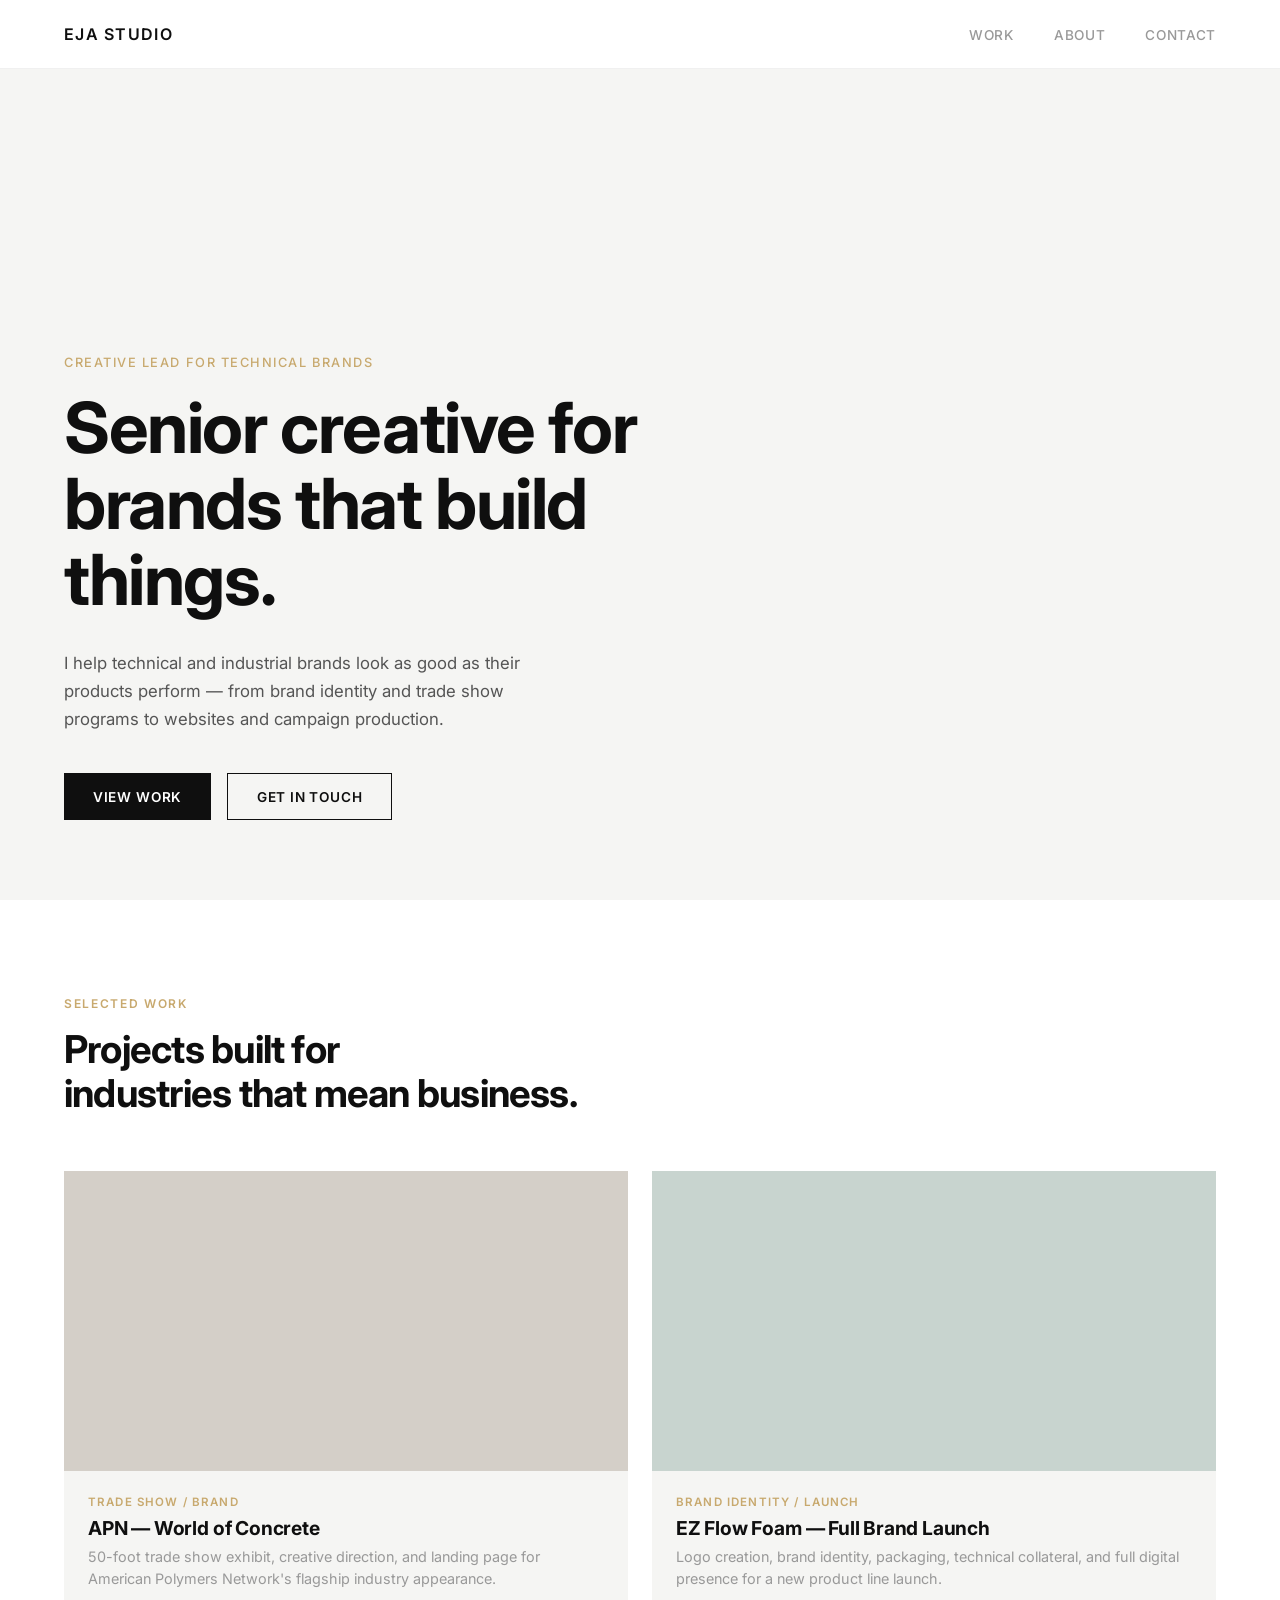
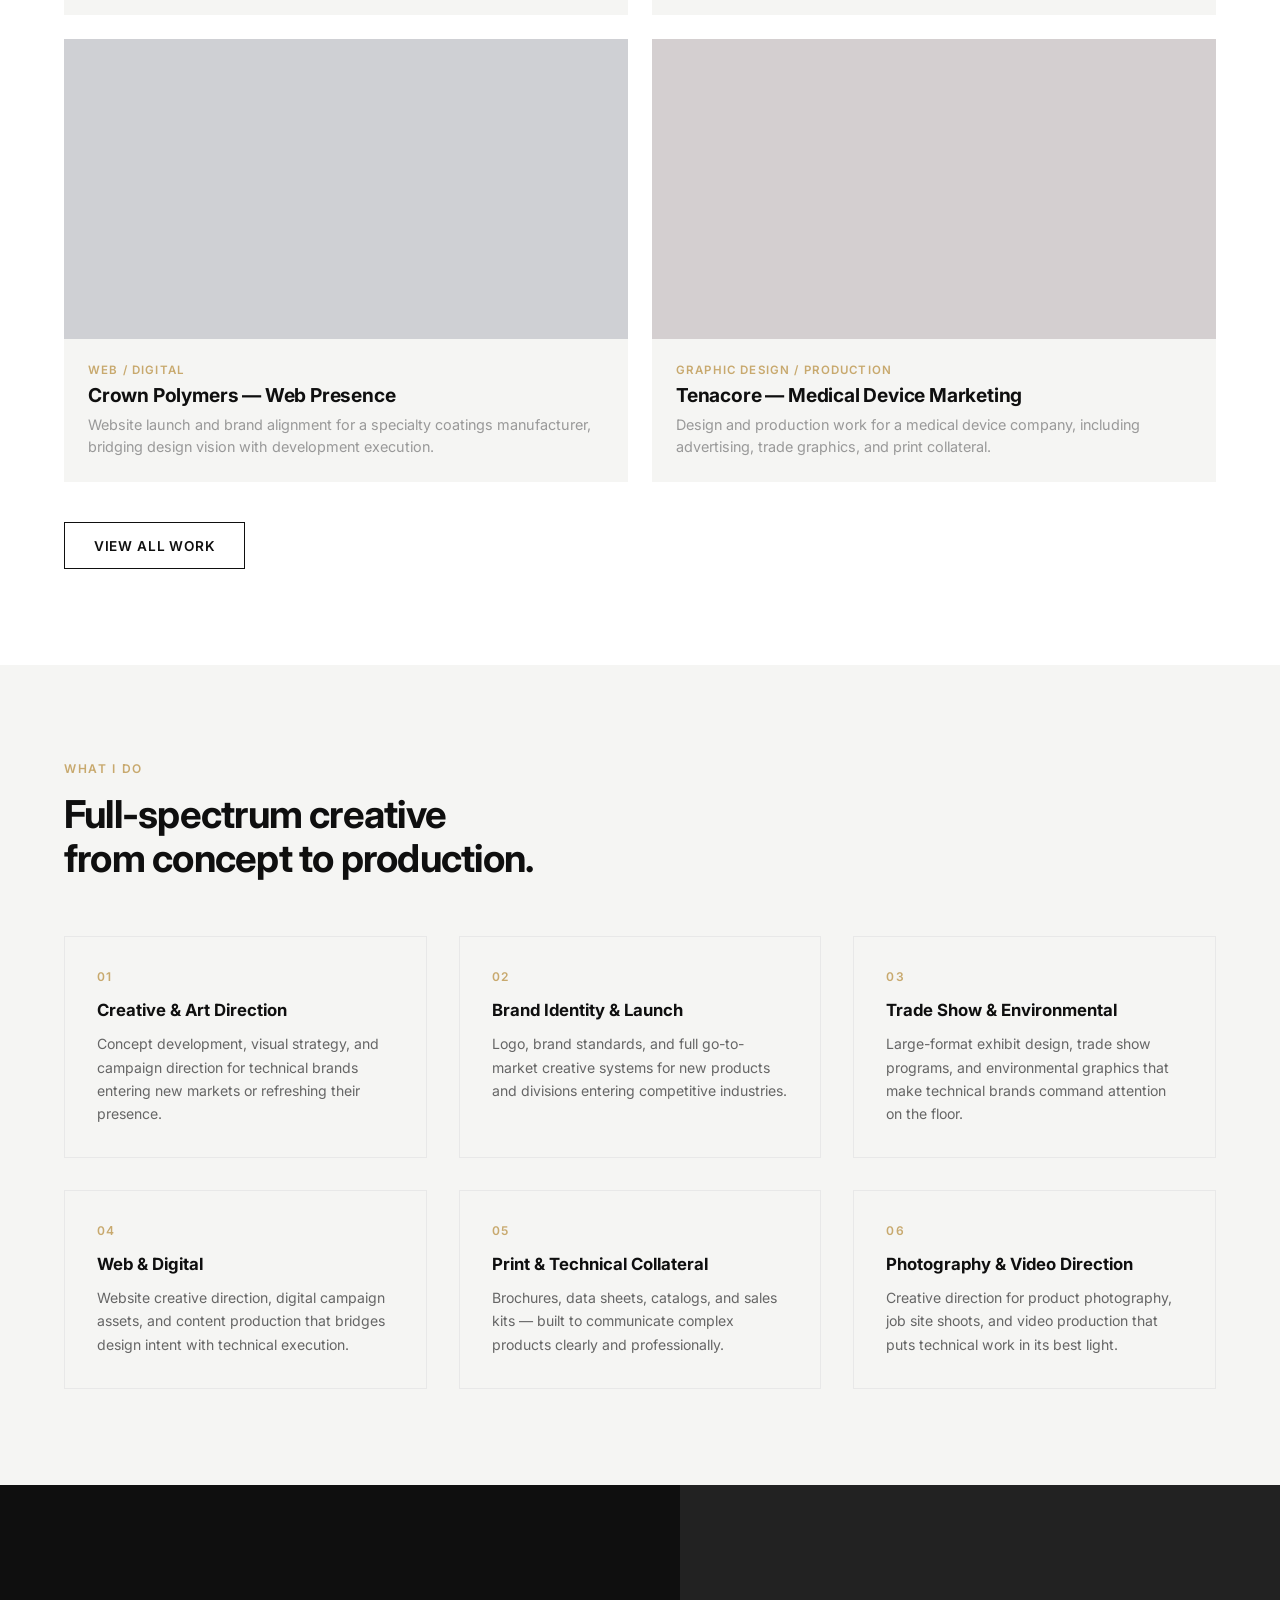
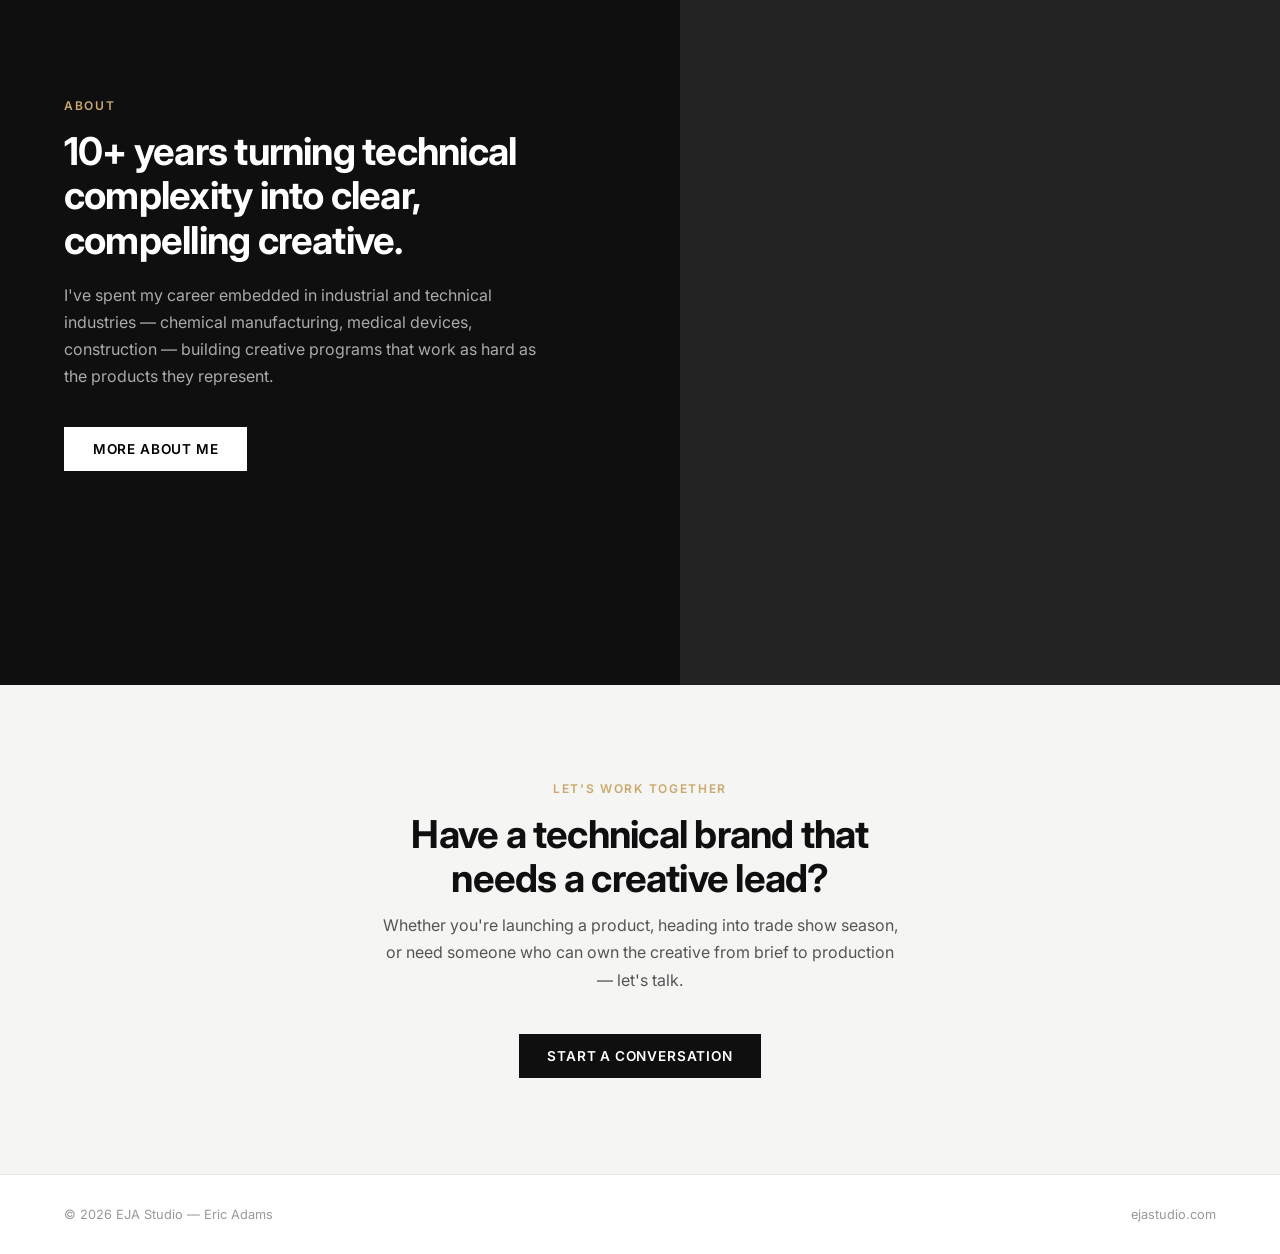
==== index.html @ 2a890406 "Initial commit — EJA Studio portfolio site" ====
<!DOCTYPE html>
<html lang="en">
<head>
  <meta charset="UTF-8">
  <meta name="viewport" content="width=device-width, initial-scale=1.0">
  <title>EJA Studio — Creative Lead for Technical Brands</title>
  <link rel="preconnect" href="https://fonts.googleapis.com">
  <link href="https://fonts.googleapis.com/css2?family=Inter:wght@400;500;600;700&display=swap" rel="stylesheet">
  <link rel="stylesheet" href="css/style.css">
</head>
<body>

  <nav>
    <a href="index.html" class="nav-logo">EJA Studio</a>
    <ul class="nav-links">
      <li><a href="work.html">Work</a></li>
      <li><a href="about.html">About</a></li>
      <li><a href="contact.html">Contact</a></li>
    </ul>
  </nav>

  <!-- HERO -->
  <section class="hero">
    <p class="hero-eyebrow">Creative Lead for Technical Brands</p>
    <h1>Senior creative for brands that build things.</h1>
    <p class="hero-sub">I help technical and industrial brands look as good as their products perform — from brand identity and trade show programs to websites and campaign production.</p>
    <div style="display:flex; gap:1rem; flex-wrap:wrap;">
      <a href="work.html" class="btn">View Work</a>
      <a href="contact.html" class="btn btn-outline">Get in Touch</a>
    </div>
  </section>

  <!-- SELECTED WORK -->
  <section>
    <p class="section-label">Selected Work</p>
    <h2 class="section-title">Projects built for<br>industries that mean business.</h2>
    <div class="work-grid">

      <a href="case-apn.html" class="work-card">
        <div class="work-card-image" style="background:#d4cfc8; height:300px;"></div>
        <div class="work-card-info">
          <p class="work-card-tag">Trade Show / Brand</p>
          <h3 class="work-card-title">APN — World of Concrete</h3>
          <p class="work-card-desc">50-foot trade show exhibit, creative direction, and landing page for American Polymers Network's flagship industry appearance.</p>
        </div>
      </a>

      <a href="case-ezflow.html" class="work-card">
        <div class="work-card-image" style="background:#c8d4cf; height:300px;"></div>
        <div class="work-card-info">
          <p class="work-card-tag">Brand Identity / Launch</p>
          <h3 class="work-card-title">EZ Flow Foam — Full Brand Launch</h3>
          <p class="work-card-desc">Logo creation, brand identity, packaging, technical collateral, and full digital presence for a new product line launch.</p>
        </div>
      </a>

      <a href="case-crown.html" class="work-card">
        <div class="work-card-image" style="background:#cfd0d4; height:300px;"></div>
        <div class="work-card-info">
          <p class="work-card-tag">Web / Digital</p>
          <h3 class="work-card-title">Crown Polymers — Web Presence</h3>
          <p class="work-card-desc">Website launch and brand alignment for a specialty coatings manufacturer, bridging design vision with development execution.</p>
        </div>
      </a>

      <a href="case-tenacore.html" class="work-card">
        <div class="work-card-image" style="background:#d4cfd0; height:300px;"></div>
        <div class="work-card-info">
          <p class="work-card-tag">Graphic Design / Production</p>
          <h3 class="work-card-title">Tenacore — Medical Device Marketing</h3>
          <p class="work-card-desc">Design and production work for a medical device company, including advertising, trade graphics, and print collateral.</p>
        </div>
      </a>

    </div>
    <div style="margin-top:2.5rem;">
      <a href="work.html" class="btn btn-outline">View All Work</a>
    </div>
  </section>

  <!-- SERVICES -->
  <section style="background:#f5f5f3;">
    <p class="section-label">What I Do</p>
    <h2 class="section-title">Full-spectrum creative<br>from concept to production.</h2>
    <div class="services-grid">
      <div class="service-item">
        <p class="service-number">01</p>
        <h3 class="service-title">Creative & Art Direction</h3>
        <p class="service-desc">Concept development, visual strategy, and campaign direction for technical brands entering new markets or refreshing their presence.</p>
      </div>
      <div class="service-item">
        <p class="service-number">02</p>
        <h3 class="service-title">Brand Identity & Launch</h3>
        <p class="service-desc">Logo, brand standards, and full go-to-market creative systems for new products and divisions entering competitive industries.</p>
      </div>
      <div class="service-item">
        <p class="service-number">03</p>
        <h3 class="service-title">Trade Show & Environmental</h3>
        <p class="service-desc">Large-format exhibit design, trade show programs, and environmental graphics that make technical brands command attention on the floor.</p>
      </div>
      <div class="service-item">
        <p class="service-number">04</p>
        <h3 class="service-title">Web & Digital</h3>
        <p class="service-desc">Website creative direction, digital campaign assets, and content production that bridges design intent with technical execution.</p>
      </div>
      <div class="service-item">
        <p class="service-number">05</p>
        <h3 class="service-title">Print & Technical Collateral</h3>
        <p class="service-desc">Brochures, data sheets, catalogs, and sales kits — built to communicate complex products clearly and professionally.</p>
      </div>
      <div class="service-item">
        <p class="service-number">06</p>
        <h3 class="service-title">Photography & Video Direction</h3>
        <p class="service-desc">Creative direction for product photography, job site shoots, and video production that puts technical work in its best light.</p>
      </div>
    </div>
  </section>

  <!-- ABOUT STRIP -->
  <section class="about-strip" style="padding:0;">
    <div style="padding: 5rem 4rem;">
      <p class="section-label">About</p>
      <h2 class="section-title" style="color:white;">10+ years turning technical complexity into clear, compelling creative.</h2>
      <p class="section-body">I've spent my career embedded in industrial and technical industries — chemical manufacturing, medical devices, construction — building creative programs that work as hard as the products they represent.</p>
      <br>
      <a href="about.html" class="btn" style="background:white; color:black; margin-top:1rem;">More About Me</a>
    </div>
    <div class="about-image"></div>
  </section>

  <!-- CONTACT CTA -->
  <section class="contact-section">
    <p class="section-label">Let's Work Together</p>
    <h2 class="section-title">Have a technical brand that needs a creative lead?</h2>
    <p class="section-body">Whether you're launching a product, heading into trade show season, or need someone who can own the creative from brief to production — let's talk.</p>
    <div class="contact-links">
      <a href="contact.html" class="btn">Start a Conversation</a>
    </div>
  </section>

  <footer>
    <span>© 2026 EJA Studio — Eric Adams</span>
    <span>ejastudio.com</span>
  </footer>

</body>
</html>
---- css/style.css ----
*, *::before, *::after { box-sizing: border-box; margin: 0; padding: 0; }

:root {
  --black: #0f0f0f;
  --white: #ffffff;
  --gray: #f5f5f3;
  --mid-gray: #999;
  --accent: #c8a96e;
  --font: 'Inter', -apple-system, BlinkMacSystemFont, sans-serif;
}

html { font-size: 16px; scroll-behavior: smooth; }

body {
  font-family: var(--font);
  color: var(--black);
  background: var(--white);
  -webkit-font-smoothing: antialiased;
}

a { color: inherit; text-decoration: none; }
img { display: block; width: 100%; }

/* NAV */
nav {
  position: fixed;
  top: 0; left: 0; right: 0;
  z-index: 100;
  display: flex;
  justify-content: space-between;
  align-items: center;
  padding: 1.5rem 4rem;
  background: rgba(255,255,255,0.95);
  backdrop-filter: blur(8px);
  border-bottom: 1px solid rgba(0,0,0,0.06);
}

.nav-logo {
  font-size: 1rem;
  font-weight: 600;
  letter-spacing: 0.08em;
  text-transform: uppercase;
}

.nav-links {
  display: flex;
  gap: 2.5rem;
  list-style: none;
}

.nav-links a {
  font-size: 0.85rem;
  font-weight: 500;
  letter-spacing: 0.05em;
  text-transform: uppercase;
  color: var(--mid-gray);
  transition: color 0.2s;
}

.nav-links a:hover, .nav-links a.active { color: var(--black); }

/* HERO */
.hero {
  min-height: 100vh;
  display: flex;
  flex-direction: column;
  justify-content: flex-end;
  padding: 0 4rem 5rem;
  background: var(--gray);
}

.hero-eyebrow {
  font-size: 0.8rem;
  font-weight: 500;
  letter-spacing: 0.12em;
  text-transform: uppercase;
  color: var(--accent);
  margin-bottom: 1.25rem;
}

.hero h1 {
  font-size: clamp(2.8rem, 5.5vw, 5rem);
  font-weight: 700;
  line-height: 1.08;
  letter-spacing: -0.02em;
  max-width: 14ch;
  margin-bottom: 2rem;
}

.hero-sub {
  font-size: 1.05rem;
  color: #555;
  max-width: 42ch;
  line-height: 1.65;
  margin-bottom: 2.5rem;
}

.btn {
  display: inline-flex;
  align-items: center;
  gap: 0.6rem;
  font-size: 0.85rem;
  font-weight: 600;
  letter-spacing: 0.06em;
  text-transform: uppercase;
  padding: 0.9rem 1.8rem;
  background: var(--black);
  color: var(--white);
  transition: background 0.2s;
}

.btn:hover { background: #333; }

.btn-outline {
  background: transparent;
  color: var(--black);
  border: 1.5px solid var(--black);
}
.btn-outline:hover { background: var(--black); color: var(--white); }

/* SECTIONS */
section { padding: 6rem 4rem; }

.section-label {
  font-size: 0.75rem;
  font-weight: 600;
  letter-spacing: 0.14em;
  text-transform: uppercase;
  color: var(--accent);
  margin-bottom: 1rem;
}

.section-title {
  font-size: clamp(1.8rem, 3vw, 2.6rem);
  font-weight: 700;
  letter-spacing: -0.02em;
  line-height: 1.15;
  margin-bottom: 1.25rem;
}

.section-body {
  font-size: 1rem;
  color: #555;
  line-height: 1.7;
  max-width: 52ch;
}

/* WORK GRID */
.work-grid {
  display: grid;
  grid-template-columns: repeat(2, 1fr);
  gap: 1.5rem;
  margin-top: 3.5rem;
}

.work-card {
  display: block;
  position: relative;
  overflow: hidden;
  background: var(--gray);
  cursor: pointer;
}

.work-card-image {
  width: 100%;
  aspect-ratio: 4/3;
  object-fit: cover;
  display: block;
  transition: transform 0.5s ease;
  background: #e0e0e0;
}

.work-card:hover .work-card-image { transform: scale(1.03); }

.work-card-info {
  padding: 1.5rem;
}

.work-card-tag {
  font-size: 0.72rem;
  font-weight: 600;
  letter-spacing: 0.1em;
  text-transform: uppercase;
  color: var(--accent);
  margin-bottom: 0.4rem;
}

.work-card-title {
  font-size: 1.2rem;
  font-weight: 700;
  letter-spacing: -0.01em;
  margin-bottom: 0.4rem;
}

.work-card-desc {
  font-size: 0.9rem;
  color: var(--mid-gray);
  line-height: 1.55;
}

/* SERVICES */
.services-grid {
  display: grid;
  grid-template-columns: repeat(3, 1fr);
  gap: 2rem;
  margin-top: 3.5rem;
}

.service-item {
  padding: 2rem;
  border: 1px solid #e8e8e8;
}

.service-number {
  font-size: 0.75rem;
  font-weight: 600;
  letter-spacing: 0.1em;
  color: var(--accent);
  margin-bottom: 1rem;
}

.service-title {
  font-size: 1.05rem;
  font-weight: 700;
  margin-bottom: 0.75rem;
}

.service-desc {
  font-size: 0.88rem;
  color: #666;
  line-height: 1.65;
}

/* ABOUT STRIP */
.about-strip {
  display: grid;
  grid-template-columns: 1fr 1fr;
  gap: 5rem;
  align-items: center;
  background: var(--black);
  color: var(--white);
}

.about-strip .section-label { color: var(--accent); }
.about-strip .section-body { color: #aaa; }

.about-image {
  width: 100%;
  aspect-ratio: 3/4;
  object-fit: cover;
  background: #222;
  display: block;
}

/* CONTACT */
.contact-section {
  background: var(--gray);
  text-align: center;
}

.contact-section .section-title { max-width: 20ch; margin: 0 auto 0.75rem; }
.contact-section .section-body { margin: 0 auto 2.5rem; text-align: center; }

.contact-links {
  display: flex;
  justify-content: center;
  gap: 1rem;
  flex-wrap: wrap;
}

/* FOOTER */
footer {
  padding: 2rem 4rem;
  display: flex;
  justify-content: space-between;
  align-items: center;
  border-top: 1px solid #e8e8e8;
  font-size: 0.8rem;
  color: var(--mid-gray);
}

/* CASE STUDY PAGE */
.case-hero {
  padding: 10rem 4rem 5rem;
  background: var(--gray);
}

.case-hero-meta {
  display: flex;
  gap: 3rem;
  margin-top: 3rem;
  padding-top: 2rem;
  border-top: 1px solid #ddd;
}

.case-meta-item {}
.case-meta-label {
  font-size: 0.72rem;
  font-weight: 600;
  letter-spacing: 0.1em;
  text-transform: uppercase;
  color: var(--mid-gray);
  margin-bottom: 0.3rem;
}
.case-meta-value {
  font-size: 0.95rem;
  font-weight: 600;
}

.case-body { max-width: 800px; margin: 0 auto; padding: 5rem 4rem; }
.case-body h2 { font-size: 1.4rem; font-weight: 700; margin: 3rem 0 1rem; }
.case-body p { font-size: 1rem; color: #555; line-height: 1.75; margin-bottom: 1.25rem; }

.case-image-full {
  width: 100%;
  aspect-ratio: 16/9;
  object-fit: cover;
  background: #e0e0e0;
  display: block;
  margin: 3rem 0;
}

.case-image-grid {
  display: grid;
  grid-template-columns: 1fr 1fr;
  gap: 1rem;
  margin: 3rem 0;
}

.case-image-grid img, .case-image-grid .img-placeholder {
  width: 100%;
  aspect-ratio: 4/3;
  object-fit: cover;
  background: #e0e0e0;
  display: block;
}

.case-nav {
  display: flex;
  justify-content: space-between;
  padding: 3rem 4rem;
  border-top: 1px solid #e8e8e8;
  font-size: 0.85rem;
  font-weight: 600;
  letter-spacing: 0.05em;
  text-transform: uppercase;
}

.case-nav a { display: flex; align-items: center; gap: 0.5rem; }
.case-nav a:hover { color: var(--accent); }

/* ABOUT PAGE */
.about-page { max-width: 900px; margin: 0 auto; padding: 8rem 4rem 5rem; }
.about-page h1 { font-size: clamp(2rem, 4vw, 3.2rem); font-weight: 700; letter-spacing: -0.02em; margin-bottom: 2rem; }
.about-page p { font-size: 1rem; color: #555; line-height: 1.8; margin-bottom: 1.5rem; }

.skills-grid {
  display: grid;
  grid-template-columns: repeat(3, 1fr);
  gap: 0.5rem;
  margin-top: 3rem;
}

.skill-tag {
  font-size: 0.82rem;
  font-weight: 500;
  padding: 0.6rem 1rem;
  background: var(--gray);
  letter-spacing: 0.02em;
}

/* RESPONSIVE */
@media (max-width: 900px) {
  nav { padding: 1.25rem 2rem; }
  .hero, section { padding-left: 2rem; padding-right: 2rem; }
  .work-grid { grid-template-columns: 1fr; }
  .services-grid { grid-template-columns: 1fr; }
  .about-strip { grid-template-columns: 1fr; gap: 0; }
  .skills-grid { grid-template-columns: repeat(2, 1fr); }
  .case-body { padding: 3rem 2rem; }
  footer { padding: 1.5rem 2rem; flex-direction: column; gap: 0.5rem; text-align: center; }
}
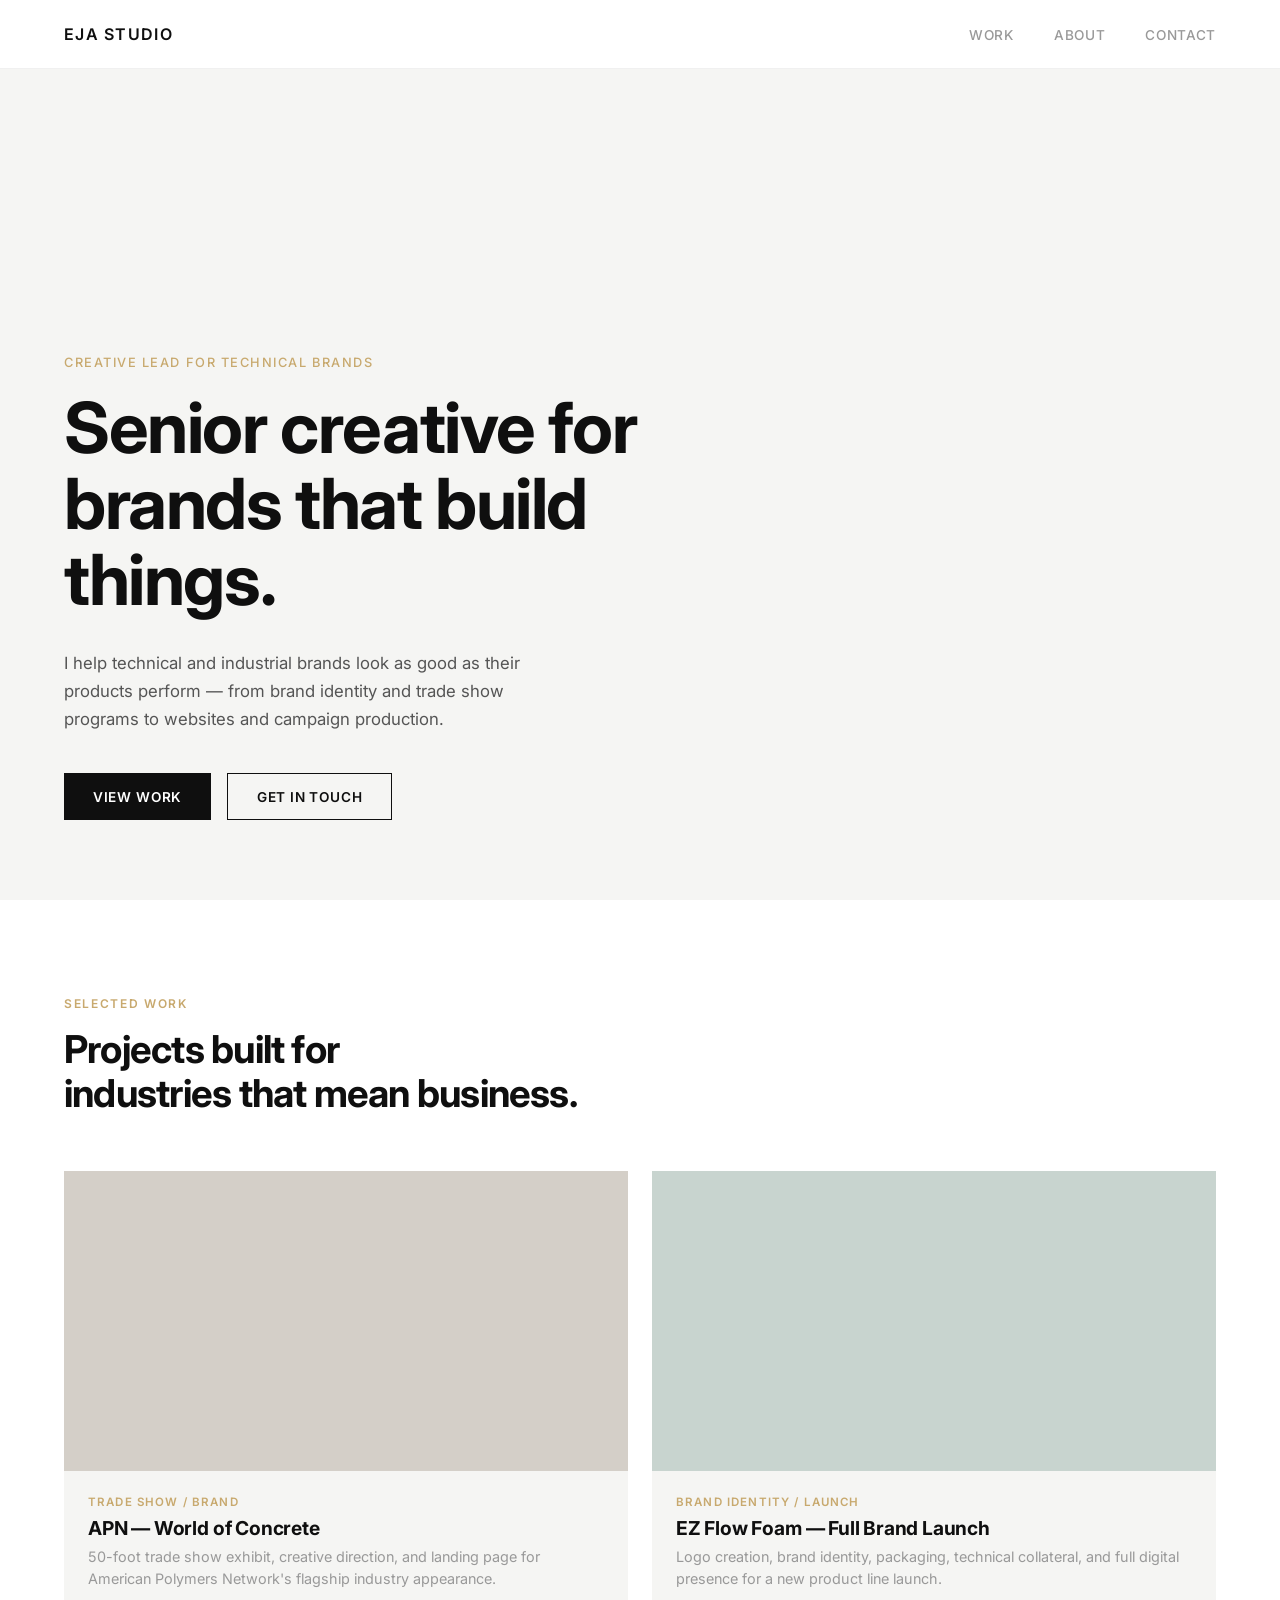
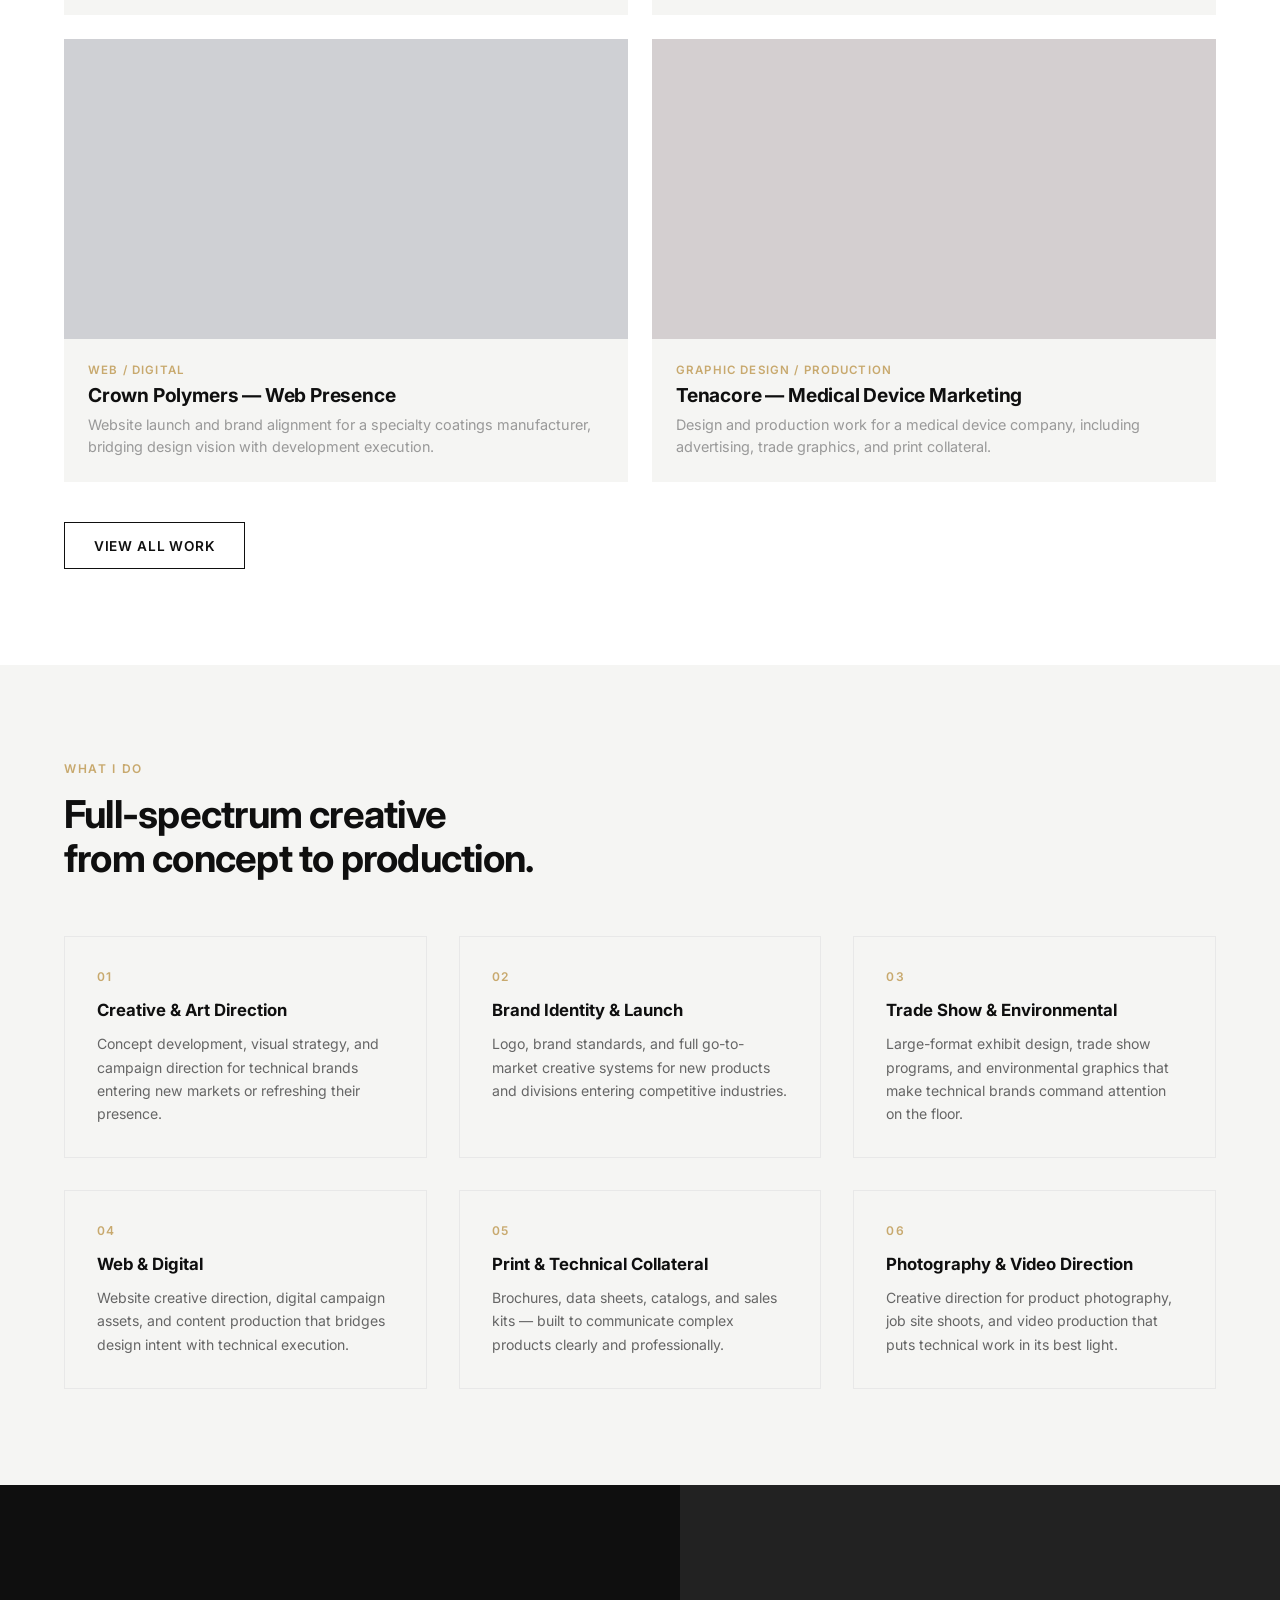
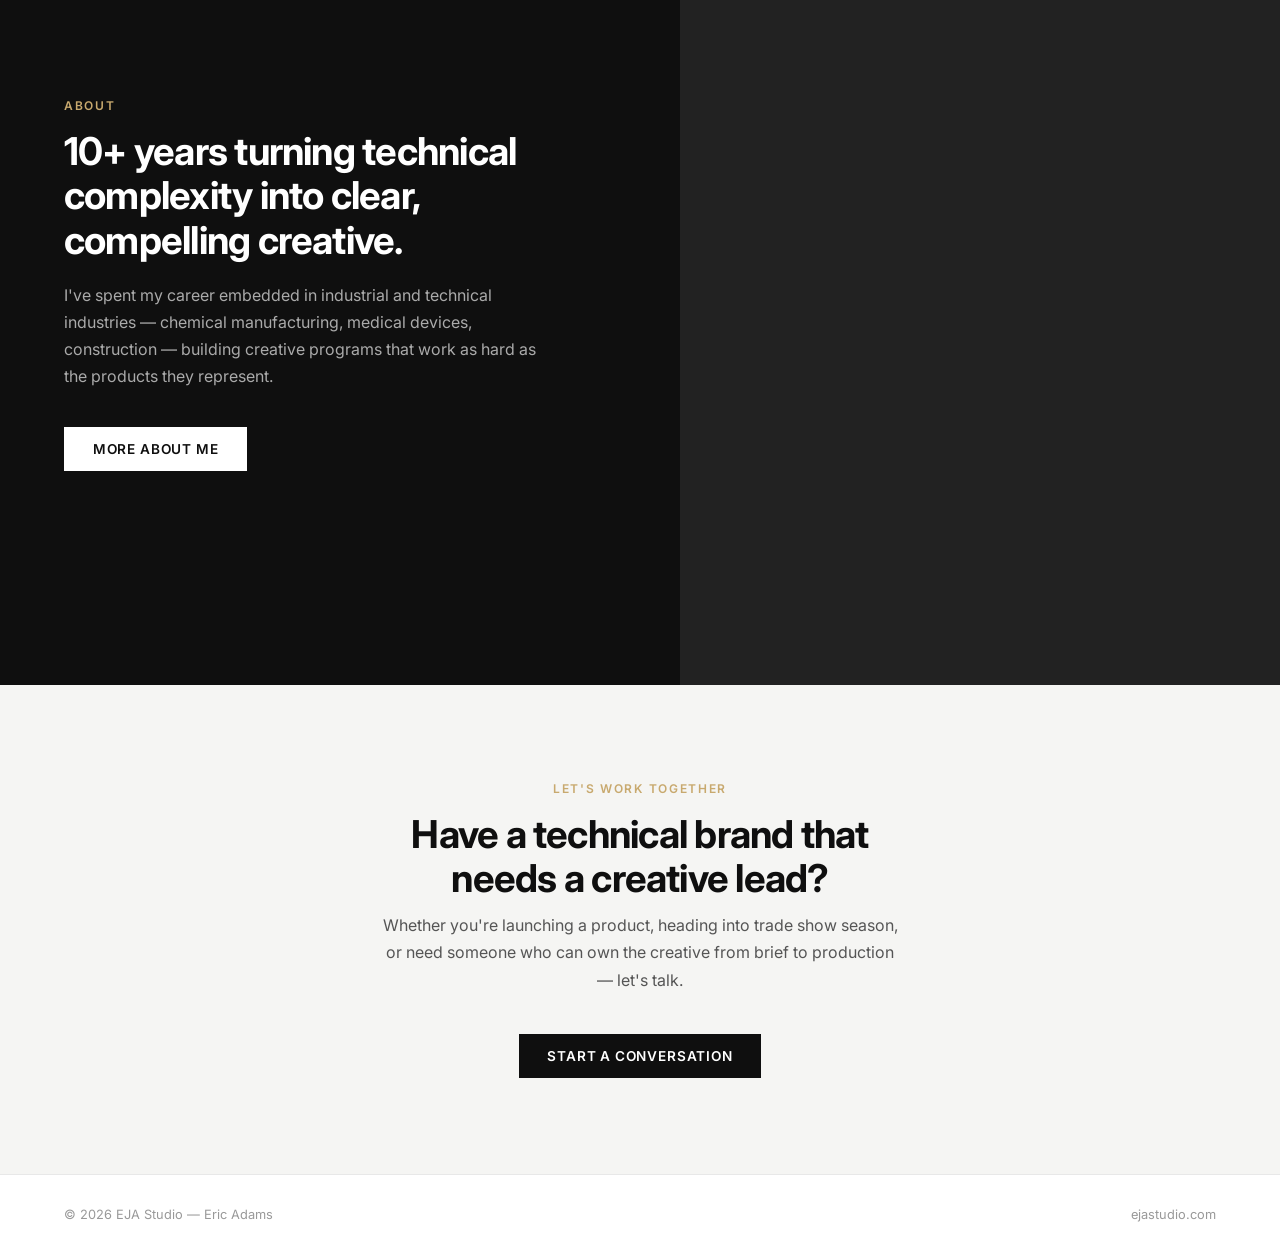
==== commit 7c97e384: "Optimize code and add mobile responsiveness - Move all inline styles to CSS classes - Move contact p" ====
--- a/index.html
+++ b/index.html
@@ -5,6 +5,7 @@
   <meta name="viewport" content="width=device-width, initial-scale=1.0">
   <title>EJA Studio — Creative Lead for Technical Brands</title>
   <link rel="preconnect" href="https://fonts.googleapis.com">
+  <link rel="preconnect" href="https://fonts.gstatic.com" crossorigin>
   <link href="https://fonts.googleapis.com/css2?family=Inter:wght@400;500;600;700&display=swap" rel="stylesheet">
   <link rel="stylesheet" href="css/style.css">
 </head>
@@ -12,6 +13,9 @@
 
   <nav>
     <a href="index.html" class="nav-logo">EJA Studio</a>
+    <button class="nav-toggle" aria-label="Toggle navigation" aria-expanded="false">
+      <span></span><span></span><span></span>
+    </button>
     <ul class="nav-links">
       <li><a href="work.html">Work</a></li>
       <li><a href="about.html">About</a></li>
@@ -24,7 +28,7 @@
     <p class="hero-eyebrow">Creative Lead for Technical Brands</p>
     <h1>Senior creative for brands that build things.</h1>
     <p class="hero-sub">I help technical and industrial brands look as good as their products perform — from brand identity and trade show programs to websites and campaign production.</p>
-    <div style="display:flex; gap:1rem; flex-wrap:wrap;">
+    <div class="hero-buttons">
       <a href="work.html" class="btn">View Work</a>
       <a href="contact.html" class="btn btn-outline">Get in Touch</a>
     </div>
@@ -73,13 +77,13 @@
       </a>
 
     </div>
-    <div style="margin-top:2.5rem;">
+    <div class="view-all">
       <a href="work.html" class="btn btn-outline">View All Work</a>
     </div>
   </section>
 
   <!-- SERVICES -->
-  <section style="background:#f5f5f3;">
+  <section class="bg-gray">
     <p class="section-label">What I Do</p>
     <h2 class="section-title">Full-spectrum creative<br>from concept to production.</h2>
     <div class="services-grid">
@@ -117,13 +121,13 @@
   </section>
 
   <!-- ABOUT STRIP -->
-  <section class="about-strip" style="padding:0;">
-    <div style="padding: 5rem 4rem;">
+  <section class="about-strip">
+    <div class="about-strip-content">
       <p class="section-label">About</p>
-      <h2 class="section-title" style="color:white;">10+ years turning technical complexity into clear, compelling creative.</h2>
+      <h2 class="section-title">10+ years turning technical complexity into clear, compelling creative.</h2>
       <p class="section-body">I've spent my career embedded in industrial and technical industries — chemical manufacturing, medical devices, construction — building creative programs that work as hard as the products they represent.</p>
       <br>
-      <a href="about.html" class="btn" style="background:white; color:black; margin-top:1rem;">More About Me</a>
+      <a href="about.html" class="btn">More About Me</a>
     </div>
     <div class="about-image"></div>
   </section>
@@ -143,5 +147,14 @@
     <span>ejastudio.com</span>
   </footer>
 
+  <script>
+    var toggle = document.querySelector('.nav-toggle');
+    var links = document.querySelector('.nav-links');
+    toggle.addEventListener('click', function() {
+      var open = links.classList.toggle('is-open');
+      toggle.classList.toggle('is-open', open);
+      toggle.setAttribute('aria-expanded', open);
+    });
+  </script>
 </body>
 </html>
--- a/css/style.css
+++ b/css/style.css
@@ -21,6 +21,11 @@
 a { color: inherit; text-decoration: none; }
 img { display: block; width: 100%; }
 
+/* UTILITIES */
+.bg-gray { background: var(--gray); }
+.hero-buttons { display: flex; gap: 1rem; flex-wrap: wrap; }
+.view-all { margin-top: 2.5rem; }
+
 /* NAV */
 nav {
   position: fixed;
@@ -120,6 +125,7 @@
 
 /* SECTIONS */
 section { padding: 6rem 4rem; }
+.section--top { padding-top: 9rem; }
 
 .section-label {
   font-size: 0.75rem;
@@ -239,10 +245,15 @@
   align-items: center;
   background: var(--black);
   color: var(--white);
-}
-
+  padding: 0;
+}
+
+.about-strip-content { padding: 5rem 4rem; }
 .about-strip .section-label { color: var(--accent); }
+.about-strip .section-title { color: var(--white); }
 .about-strip .section-body { color: #aaa; }
+.about-strip .btn { background: var(--white); color: var(--black); margin-top: 1rem; }
+.about-strip .btn:hover { background: var(--gray); }
 
 .about-image {
   width: 100%;
@@ -279,6 +290,41 @@
   color: var(--mid-gray);
 }
 
+/* CONTACT PAGE */
+.contact-page { max-width: 640px; margin: 0 auto; padding: 9rem 4rem 5rem; }
+.contact-page h1 { font-size: clamp(1.8rem, 3.5vw, 2.8rem); }
+.contact-info {
+  margin-top: 3.5rem;
+  padding-top: 2.5rem;
+  border-top: 1px solid #e8e8e8;
+  display: flex;
+  gap: 2.5rem;
+  font-size: 0.88rem;
+}
+.contact-info-label { font-weight: 600; margin-bottom: 0.25rem; }
+.contact-info-value { color: #888; }
+.contact-form { margin-top: 3rem; display: flex; flex-direction: column; gap: 1.25rem; }
+.form-group { display: flex; flex-direction: column; gap: 0.4rem; }
+.contact-page label { font-size: 0.78rem; font-weight: 600; letter-spacing: 0.08em; text-transform: uppercase; color: #888; }
+.contact-page input,
+.contact-page textarea,
+.contact-page select {
+  padding: 0.85rem 1rem;
+  border: 1.5px solid #e0e0e0;
+  font-family: var(--font);
+  font-size: 0.95rem;
+  color: var(--black);
+  background: white;
+  outline: none;
+  transition: border-color 0.2s;
+  -webkit-appearance: none;
+}
+.contact-page input:focus,
+.contact-page textarea:focus,
+.contact-page select:focus { border-color: var(--black); }
+.contact-page textarea { resize: vertical; min-height: 130px; }
+.form-submit { margin-top: 0.5rem; }
+
 /* CASE STUDY PAGE */
 .case-hero {
   padding: 10rem 4rem 5rem;
@@ -293,7 +339,6 @@
   border-top: 1px solid #ddd;
 }
 
-.case-meta-item {}
 .case-meta-label {
   font-size: 0.72rem;
   font-weight: 600;
@@ -333,6 +378,142 @@
   object-fit: cover;
   background: #e0e0e0;
   display: block;
+}
+
+/* CASE OVERVIEW — two column text */
+.case-overview {
+  display: grid;
+  grid-template-columns: 1fr 1fr;
+  gap: 5rem;
+  padding: 5rem 4rem;
+  border-bottom: 1px solid #e8e8e8;
+}
+
+.case-overview-col p {
+  font-size: 1rem;
+  color: #555;
+  line-height: 1.75;
+  margin-bottom: 1.25rem;
+}
+
+/* CASE PROCESS — mockup section */
+.case-process {
+  padding: 5rem 4rem;
+  background: var(--gray);
+}
+
+.case-process-label {
+  max-width: 600px;
+  margin-bottom: 2.5rem;
+}
+
+.case-process-label h3 {
+  font-size: 1.3rem;
+  font-weight: 700;
+  margin-bottom: 0.5rem;
+}
+
+.case-process-label p {
+  font-size: 0.9rem;
+  color: #666;
+  line-height: 1.6;
+}
+
+.case-process img {
+  width: 100%;
+  display: block;
+}
+
+/* CASE SCHEMATIC */
+.case-schematic {
+  background: #111;
+  padding: 4rem;
+  margin: 0;
+}
+
+.case-schematic-label {
+  max-width: 800px;
+  margin: 0 auto 2.5rem;
+}
+
+.case-schematic-label h3 {
+  font-size: 1.3rem;
+  font-weight: 700;
+  color: var(--white);
+  margin-bottom: 0.5rem;
+}
+
+.case-schematic-label p {
+  font-size: 0.9rem;
+  color: #888;
+  line-height: 1.6;
+}
+
+.case-schematic-label .section-label {
+  color: var(--accent);
+}
+
+.case-schematic-pages {
+  display: flex;
+  flex-direction: column;
+  gap: 0.5rem;
+  max-width: 1200px;
+  margin: 0 auto;
+  border: 1px solid #333;
+}
+
+.case-schematic-pages img {
+  width: 100%;
+  display: block;
+}
+
+/* RESULT INTRO */
+.case-result-intro {
+  padding: 5rem 4rem 3rem;
+  max-width: 900px;
+}
+
+.case-result-intro h2 {
+  font-size: clamp(1.4rem, 2.5vw, 2rem);
+  font-weight: 700;
+  letter-spacing: -0.02em;
+  line-height: 1.3;
+  margin: 0.75rem 0 2.5rem;
+  max-width: 32ch;
+}
+
+/* FULL BLEED PAYOFF PHOTOS */
+.case-photo-full {
+  width: 100%;
+  display: block;
+  aspect-ratio: 16/9;
+  object-fit: cover;
+  margin-bottom: 4px;
+}
+
+.case-stat-row {
+  display: flex;
+  gap: 3rem;
+  padding: 3rem 0;
+  border-top: 1px solid #e8e8e8;
+  border-bottom: 1px solid #e8e8e8;
+  margin: 3rem 0;
+}
+
+.case-stat-number {
+  font-size: 2rem;
+  font-weight: 700;
+  letter-spacing: -0.02em;
+  color: var(--black);
+  margin-bottom: 0.3rem;
+}
+
+.case-stat-label {
+  font-size: 0.8rem;
+  font-weight: 500;
+  letter-spacing: 0.08em;
+  text-transform: uppercase;
+  color: var(--mid-gray);
 }
 
 .case-nav {
@@ -369,14 +550,79 @@
   letter-spacing: 0.02em;
 }
 
-/* RESPONSIVE */
+.case-hero-title { font-size: clamp(2rem, 4vw, 3.5rem); max-width: 18ch; }
+
+/* HAMBURGER */
+.nav-toggle {
+  display: none;
+  flex-direction: column;
+  gap: 5px;
+  background: none;
+  border: none;
+  cursor: pointer;
+  padding: 4px;
+}
+
+.nav-toggle span {
+  display: block;
+  width: 22px;
+  height: 2px;
+  background: var(--black);
+  transition: transform 0.25s, opacity 0.25s;
+}
+
+.nav-toggle.is-open span:nth-child(1) { transform: translateY(7px) rotate(45deg); }
+.nav-toggle.is-open span:nth-child(2) { opacity: 0; }
+.nav-toggle.is-open span:nth-child(3) { transform: translateY(-7px) rotate(-45deg); }
+
+/* RESPONSIVE — tablet */
 @media (max-width: 900px) {
   nav { padding: 1.25rem 2rem; }
   .hero, section { padding-left: 2rem; padding-right: 2rem; }
   .work-grid { grid-template-columns: 1fr; }
   .services-grid { grid-template-columns: 1fr; }
   .about-strip { grid-template-columns: 1fr; gap: 0; }
+  .about-strip-content { padding: 3rem 2rem; }
   .skills-grid { grid-template-columns: repeat(2, 1fr); }
   .case-body { padding: 3rem 2rem; }
   footer { padding: 1.5rem 2rem; flex-direction: column; gap: 0.5rem; text-align: center; }
-}
+
+  .nav-toggle { display: flex; }
+  .nav-links {
+    display: none;
+    position: absolute;
+    top: 100%;
+    left: 0; right: 0;
+    background: rgba(255,255,255,0.98);
+    backdrop-filter: blur(8px);
+    flex-direction: column;
+    padding: 1.5rem 2rem 2rem;
+    gap: 1.25rem;
+    border-bottom: 1px solid rgba(0,0,0,0.08);
+  }
+  .nav-links.is-open { display: flex; }
+  .nav-links a { font-size: 1rem; }
+}
+
+/* RESPONSIVE — phone */
+@media (max-width: 600px) {
+  nav { padding: 1rem 1.25rem; }
+  .hero { padding: 0 1.25rem 3.5rem; }
+  section { padding: 3.5rem 1.25rem; }
+  .about-strip-content { padding: 2.5rem 1.25rem; }
+  .skills-grid { grid-template-columns: 1fr 1fr; }
+
+  .case-hero { padding: 8rem 1.25rem 3rem; }
+  .case-hero-meta { flex-wrap: wrap; gap: 1.25rem 2rem; }
+  .case-overview { grid-template-columns: 1fr; gap: 2rem; padding: 3rem 1.25rem; }
+  .case-process { padding: 3rem 1.25rem; }
+  .case-schematic { padding: 2.5rem 1.25rem; }
+  .case-result-intro { padding: 3rem 1.25rem 2rem; }
+  .case-stat-row { flex-wrap: wrap; gap: 1.5rem; }
+  .case-image-grid { grid-template-columns: 1fr; }
+  .case-nav { padding: 2rem 1.25rem; flex-direction: column; gap: 1rem; }
+
+  .about-page { padding: 7rem 1.25rem 3rem; }
+  .contact-page { padding: 7rem 1.25rem 3rem; }
+  footer { padding: 1.5rem 1.25rem; }
+}
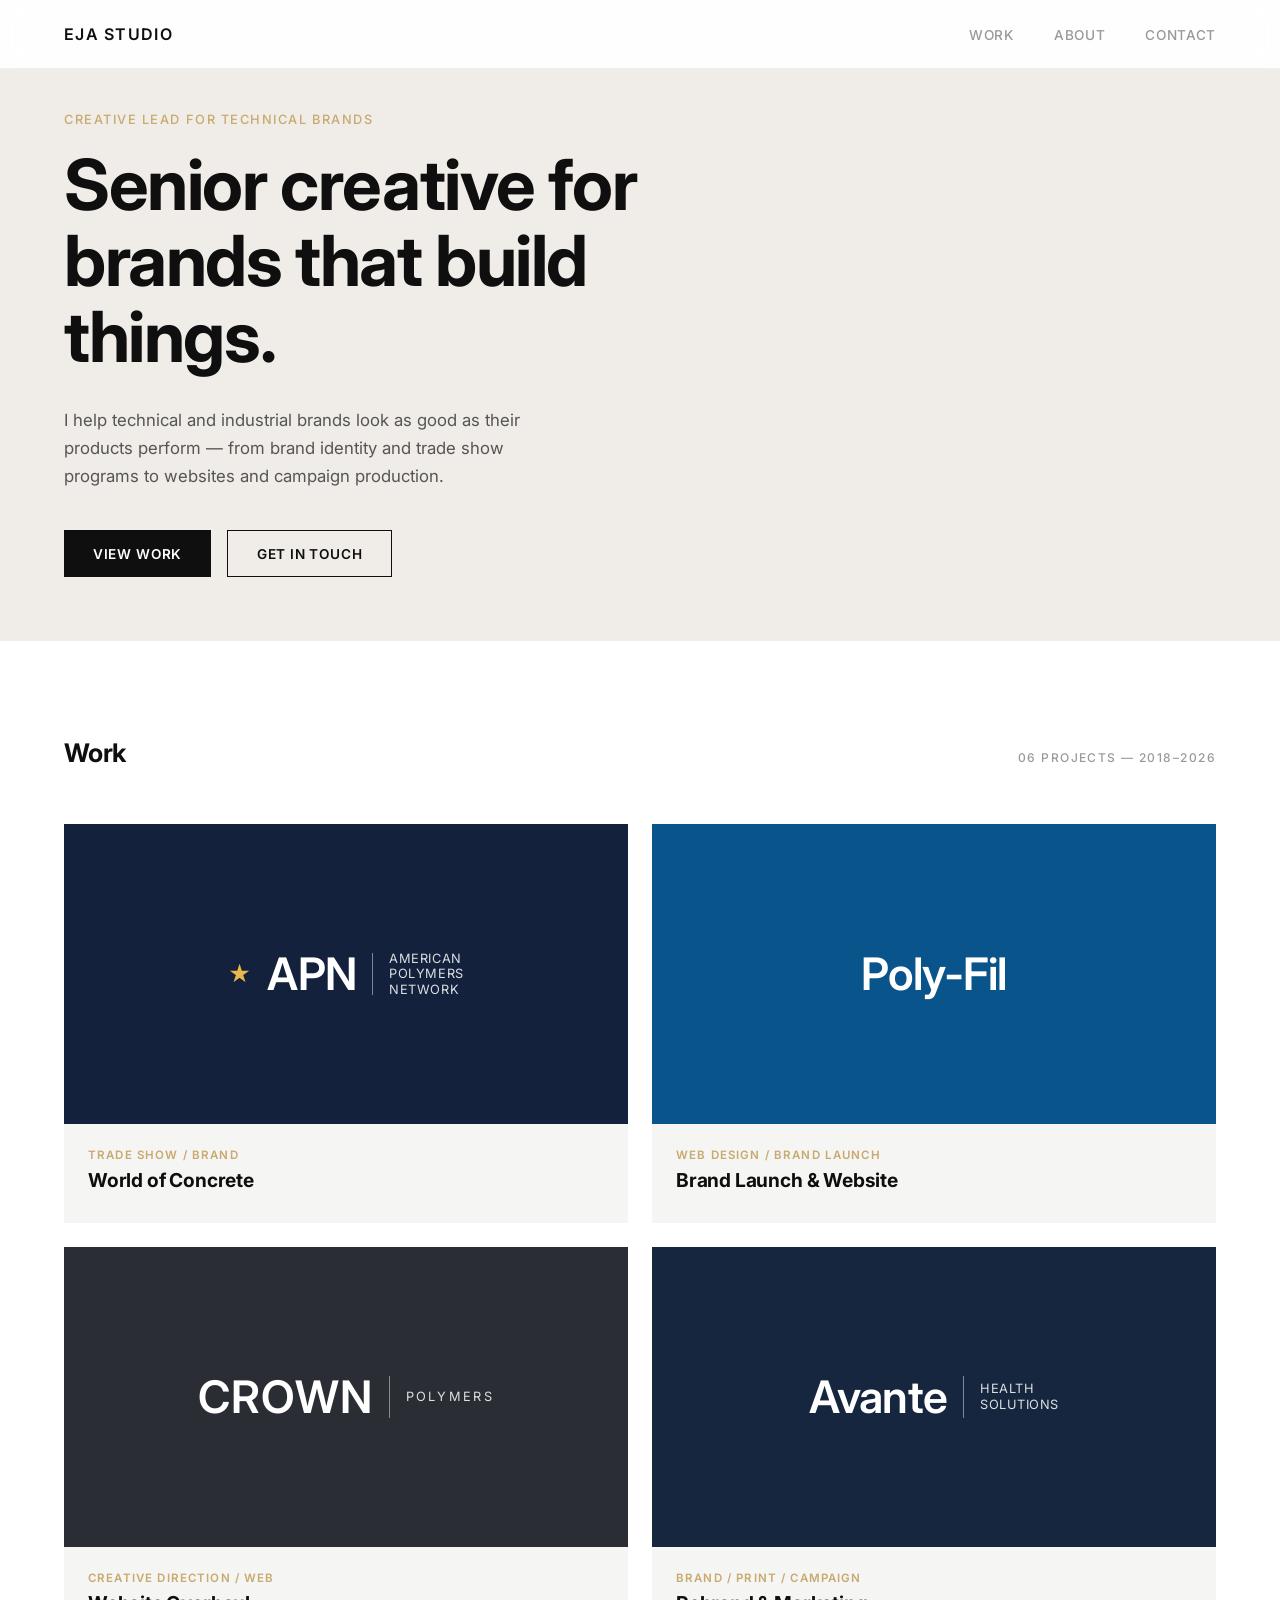
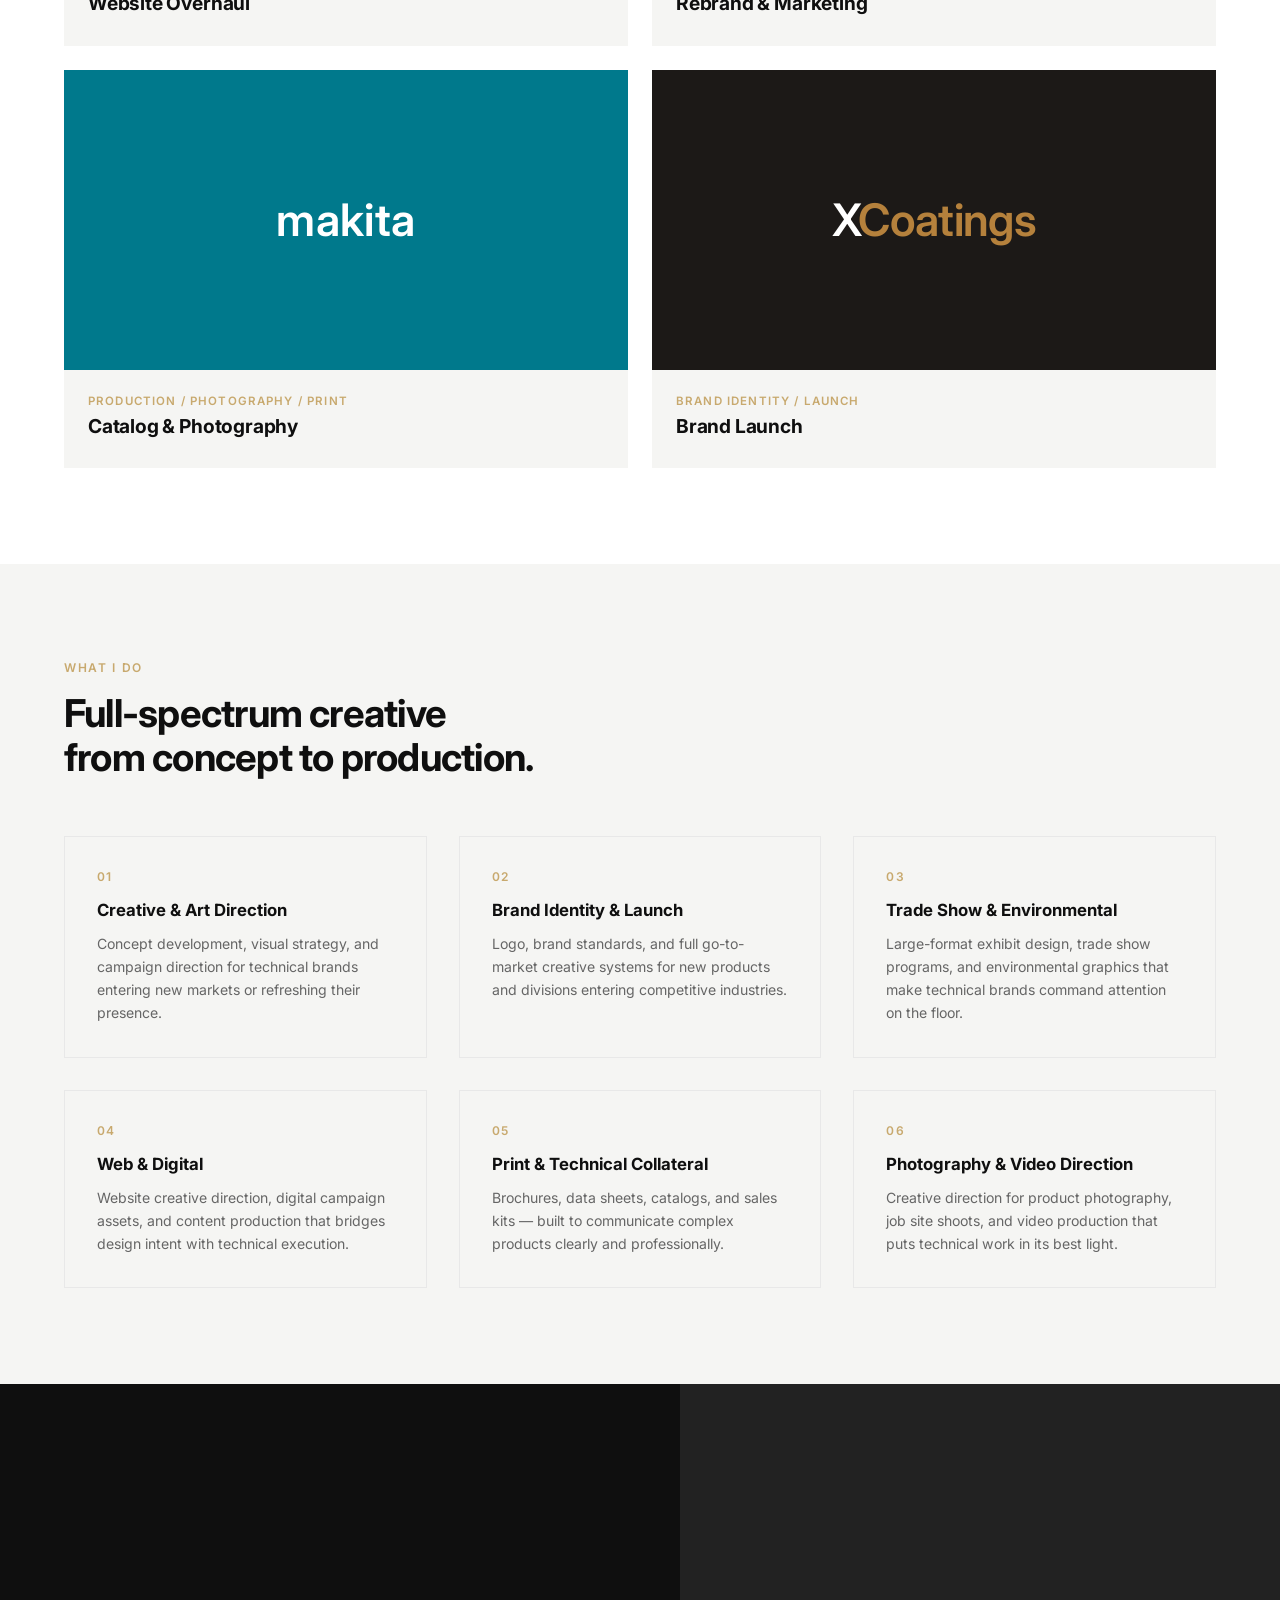
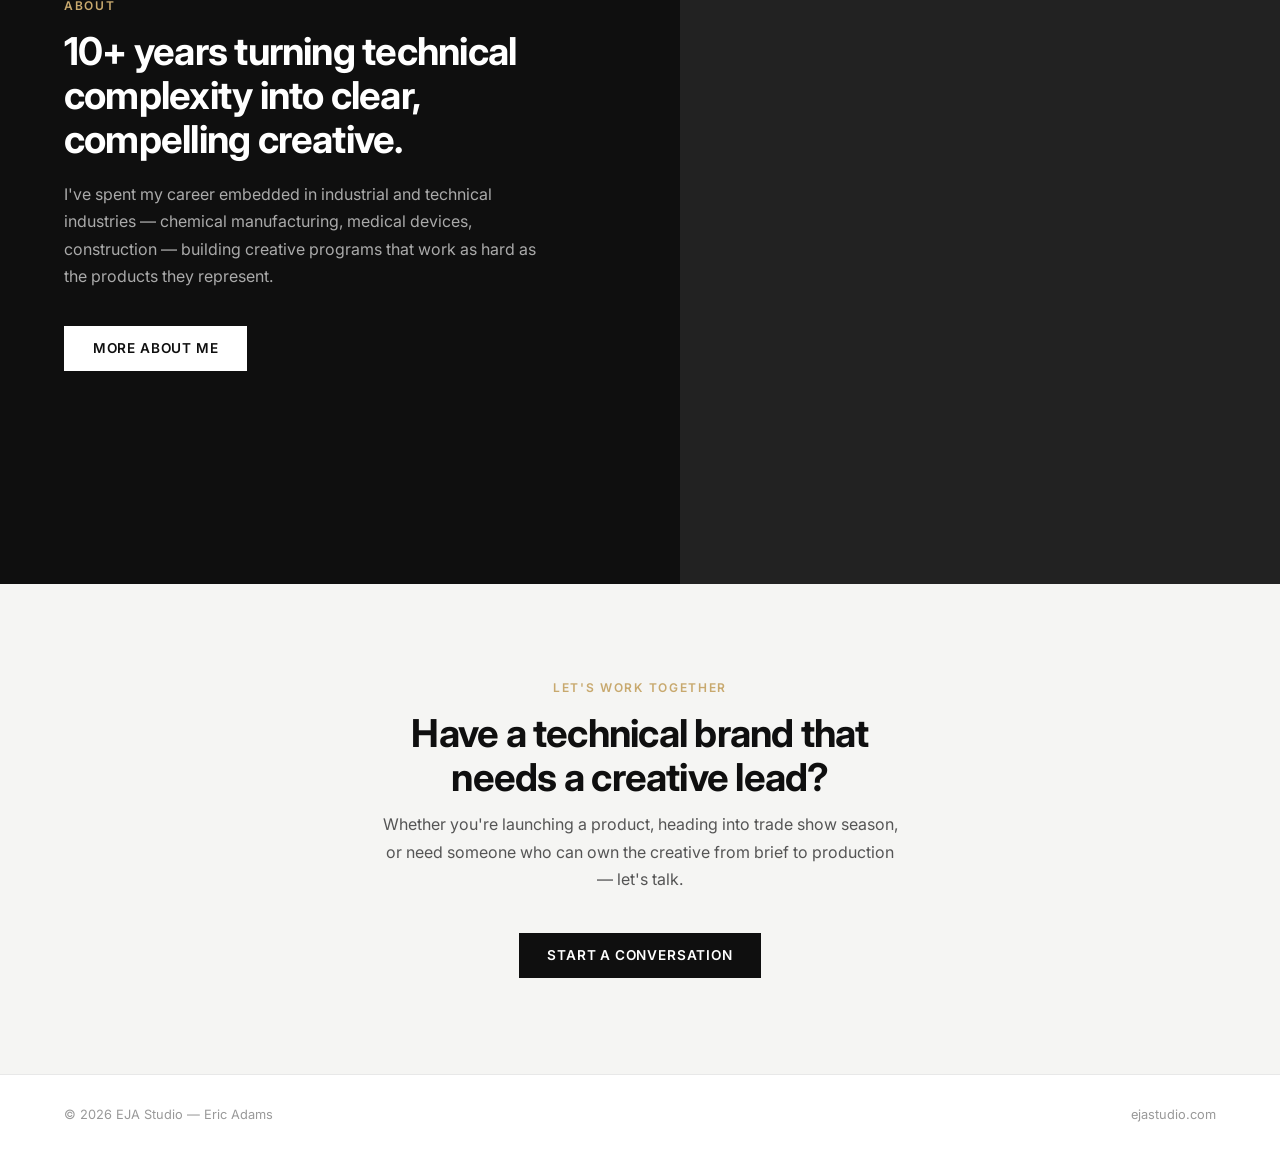
==== commit 0883c57a: "Build out case studies, branded thumbnails, and refreshed landing page - Add 5 case study pages (Pol" ====
--- a/index.html
+++ b/index.html
@@ -36,49 +36,91 @@
 
   <!-- SELECTED WORK -->
   <section>
-    <p class="section-label">Selected Work</p>
-    <h2 class="section-title">Projects built for<br>industries that mean business.</h2>
+    <div class="work-index">
+      <span class="work-index-label">Work</span>
+      <span class="work-index-meta">06 Projects — 2018&ndash;2026</span>
+    </div>
     <div class="work-grid">
 
       <a href="case-apn.html" class="work-card">
-        <div class="work-card-image" style="background:#d4cfc8; height:300px;"></div>
+        <div class="work-card-image work-card-logo work-card-logo--apn" style="height:300px;">
+          <div class="brand-lockup">
+            <span class="brand-star">&#9733;</span>
+            <span class="brand-name">APN</span>
+            <span class="brand-divider"></span>
+            <span class="brand-sub">American<br>Polymers<br>Network</span>
+          </div>
+        </div>
         <div class="work-card-info">
           <p class="work-card-tag">Trade Show / Brand</p>
-          <h3 class="work-card-title">APN — World of Concrete</h3>
-          <p class="work-card-desc">50-foot trade show exhibit, creative direction, and landing page for American Polymers Network's flagship industry appearance.</p>
-        </div>
-      </a>
-
-      <a href="case-ezflow.html" class="work-card">
-        <div class="work-card-image" style="background:#c8d4cf; height:300px;"></div>
+          <h3 class="work-card-title">World of Concrete</h3>
+        </div>
+      </a>
+
+      <a href="case-polyfil.html" class="work-card">
+        <div class="work-card-image work-card-logo work-card-logo--poly" style="height:300px;">
+          <div class="brand-lockup">
+            <span class="brand-name">Poly&#8209;Fil</span>
+          </div>
+        </div>
+        <div class="work-card-info">
+          <p class="work-card-tag">Web Design / Brand Launch</p>
+          <h3 class="work-card-title">Brand Launch & Website</h3>
+        </div>
+      </a>
+
+      <a href="case-crown.html" class="work-card">
+        <div class="work-card-image work-card-logo work-card-logo--crown" style="height:300px;">
+          <div class="brand-lockup">
+            <span class="brand-name" style="letter-spacing:0.02em;">CROWN</span>
+            <span class="brand-divider"></span>
+            <span class="brand-sub" style="letter-spacing:0.18em;">Polymers</span>
+          </div>
+        </div>
+        <div class="work-card-info">
+          <p class="work-card-tag">Creative Direction / Web</p>
+          <h3 class="work-card-title">Website Overhaul</h3>
+        </div>
+      </a>
+
+      <a href="case-avante.html" class="work-card">
+        <div class="work-card-image work-card-logo work-card-logo--avante" style="height:300px;">
+          <div class="brand-lockup">
+            <span class="brand-name">Avante</span>
+            <span class="brand-divider"></span>
+            <span class="brand-sub">Health<br>Solutions</span>
+          </div>
+        </div>
+        <div class="work-card-info">
+          <p class="work-card-tag">Brand / Print / Campaign</p>
+          <h3 class="work-card-title">Rebrand & Marketing</h3>
+        </div>
+      </a>
+
+      <a href="case-makita.html" class="work-card">
+        <div class="work-card-image work-card-logo work-card-logo--makita" style="height:300px;">
+          <div class="brand-lockup">
+            <span class="brand-name" style="letter-spacing:0.01em;">makita</span>
+          </div>
+        </div>
+        <div class="work-card-info">
+          <p class="work-card-tag">Production / Photography / Print</p>
+          <h3 class="work-card-title">Catalog & Photography</h3>
+        </div>
+      </a>
+
+      <a href="case-xcoatings.html" class="work-card">
+        <div class="work-card-image work-card-logo work-card-logo--xco" style="height:300px;">
+          <div class="brand-lockup">
+            <span class="brand-name">X<span class="brand-accent">Coatings</span></span>
+          </div>
+        </div>
         <div class="work-card-info">
           <p class="work-card-tag">Brand Identity / Launch</p>
-          <h3 class="work-card-title">EZ Flow Foam — Full Brand Launch</h3>
-          <p class="work-card-desc">Logo creation, brand identity, packaging, technical collateral, and full digital presence for a new product line launch.</p>
-        </div>
-      </a>
-
-      <a href="case-crown.html" class="work-card">
-        <div class="work-card-image" style="background:#cfd0d4; height:300px;"></div>
-        <div class="work-card-info">
-          <p class="work-card-tag">Web / Digital</p>
-          <h3 class="work-card-title">Crown Polymers — Web Presence</h3>
-          <p class="work-card-desc">Website launch and brand alignment for a specialty coatings manufacturer, bridging design vision with development execution.</p>
-        </div>
-      </a>
-
-      <a href="case-tenacore.html" class="work-card">
-        <div class="work-card-image" style="background:#d4cfd0; height:300px;"></div>
-        <div class="work-card-info">
-          <p class="work-card-tag">Graphic Design / Production</p>
-          <h3 class="work-card-title">Tenacore — Medical Device Marketing</h3>
-          <p class="work-card-desc">Design and production work for a medical device company, including advertising, trade graphics, and print collateral.</p>
-        </div>
-      </a>
-
-    </div>
-    <div class="view-all">
-      <a href="work.html" class="btn btn-outline">View All Work</a>
+          <h3 class="work-card-title">Brand Launch</h3>
+        </div>
+      </a>
+
     </div>
   </section>
 
@@ -155,6 +197,24 @@
       toggle.classList.toggle('is-open', open);
       toggle.setAttribute('aria-expanded', open);
     });
+
+    (function() {
+      var slides = Array.from(document.querySelectorAll('.hero-slide'));
+      if (!slides.length) return;
+      var cur = 0, paused = false, timer;
+      function go(n) {
+        slides[cur].classList.remove('active');
+        cur = (n + slides.length) % slides.length;
+        slides[cur].classList.add('active');
+      }
+      function start() { timer = setInterval(function() { if (!paused) go(cur + 1); }, 5000); }
+      var right = document.querySelector('.hero-right');
+      if (right) {
+        right.addEventListener('mouseenter', function() { paused = true; });
+        right.addEventListener('mouseleave', function() { paused = false; });
+      }
+      start();
+    })();
   </script>
 </body>
 </html>
--- a/css/style.css
+++ b/css/style.css
@@ -66,12 +66,72 @@
 
 /* HERO */
 .hero {
-  min-height: 100vh;
+  min-height: 65vh;
+  display: flex;
+  flex-direction: column;
+  justify-content: flex-end;
+  padding: 7rem 4rem 4rem;
+  background: #f0ede8;
+}
+
+/* SPLIT HERO */
+.hero-split {
+  display: grid;
+  grid-template-columns: 1fr 1fr;
+  padding: 0;
+  background: #f0ede8;
+}
+
+.hero-left {
   display: flex;
   flex-direction: column;
   justify-content: flex-end;
   padding: 0 4rem 5rem;
-  background: var(--gray);
+}
+
+.hero-right {
+  position: relative;
+  overflow: hidden;
+  min-height: 100vh;
+}
+
+.hero-slide {
+  position: absolute;
+  inset: 0;
+  background-size: cover;
+  background-position: center;
+  opacity: 0;
+  transition: opacity 1.2s ease;
+}
+
+.hero-slide.active { opacity: 1; }
+
+.hero-slide-overlay {
+  position: absolute;
+  inset: 0;
+  background: rgba(240,237,232,0.45);
+}
+
+.hero-slide-label {
+  position: absolute;
+  bottom: 2.5rem;
+  left: 2.5rem;
+  display: flex;
+  align-items: center;
+  gap: 0.75rem;
+  font-size: 0.72rem;
+  font-weight: 500;
+  letter-spacing: 0.12em;
+  text-transform: uppercase;
+  color: rgba(26,23,20,0.5);
+}
+
+.hero-slide-rule {
+  display: block;
+  width: 20px;
+  height: 1px;
+  background: currentColor;
+  flex-shrink: 0;
 }
 
 .hero-eyebrow {
@@ -136,6 +196,29 @@
   margin-bottom: 1rem;
 }
 
+.work-index {
+  display: flex;
+  align-items: baseline;
+  justify-content: space-between;
+  gap: 1rem;
+  margin-bottom: 3rem;
+}
+
+.work-index-label {
+  font-size: 1.6rem;
+  font-weight: 700;
+  letter-spacing: -0.02em;
+  color: var(--black);
+}
+
+.work-index-meta {
+  font-size: 0.75rem;
+  font-weight: 500;
+  letter-spacing: 0.12em;
+  text-transform: uppercase;
+  color: var(--mid-gray);
+}
+
 .section-title {
   font-size: clamp(1.8rem, 3vw, 2.6rem);
   font-weight: 700;
@@ -177,6 +260,51 @@
 }
 
 .work-card:hover .work-card-image { transform: scale(1.03); }
+
+/* Brand-logo thumbnail (used when no photo is available) */
+.work-card-logo {
+  display: flex;
+  align-items: center;
+  justify-content: center;
+}
+
+.work-card-logo--apn { background: #14213d; }
+.work-card-logo--poly { background: #0a548c; }
+.work-card-logo--crown { background: #2a2d34; }
+.work-card-logo--avante { background: #16263f; }
+.work-card-logo--makita { background: #00798c; }
+.work-card-logo--xco { background: #1c1917; }
+
+.brand-lockup {
+  display: flex;
+  align-items: center;
+  gap: 1rem;
+  color: #fff;
+}
+
+.brand-lockup .brand-star { font-size: 1.4rem; color: #e8b84a; }
+.brand-lockup .brand-accent { color: #b5813c; }
+
+.brand-lockup .brand-name {
+  font-size: 2.8rem;
+  font-weight: 600;
+  letter-spacing: -0.015em;
+}
+
+.brand-lockup .brand-divider {
+  width: 1px;
+  height: 2.6rem;
+  background: rgba(255,255,255,0.45);
+}
+
+.brand-lockup .brand-sub {
+  font-size: 0.8rem;
+  font-weight: 400;
+  line-height: 1.2;
+  letter-spacing: 0.04em;
+  text-transform: uppercase;
+  color: rgba(255,255,255,0.85);
+}
 
 .work-card-info {
   padding: 1.5rem;
@@ -579,6 +707,9 @@
 @media (max-width: 900px) {
   nav { padding: 1.25rem 2rem; }
   .hero, section { padding-left: 2rem; padding-right: 2rem; }
+  .hero-split { grid-template-columns: 1fr; }
+  .hero-left { padding: 8rem 2rem 3rem; }
+  .hero-right { min-height: 50vw; }
   .work-grid { grid-template-columns: 1fr; }
   .services-grid { grid-template-columns: 1fr; }
   .about-strip { grid-template-columns: 1fr; gap: 0; }
